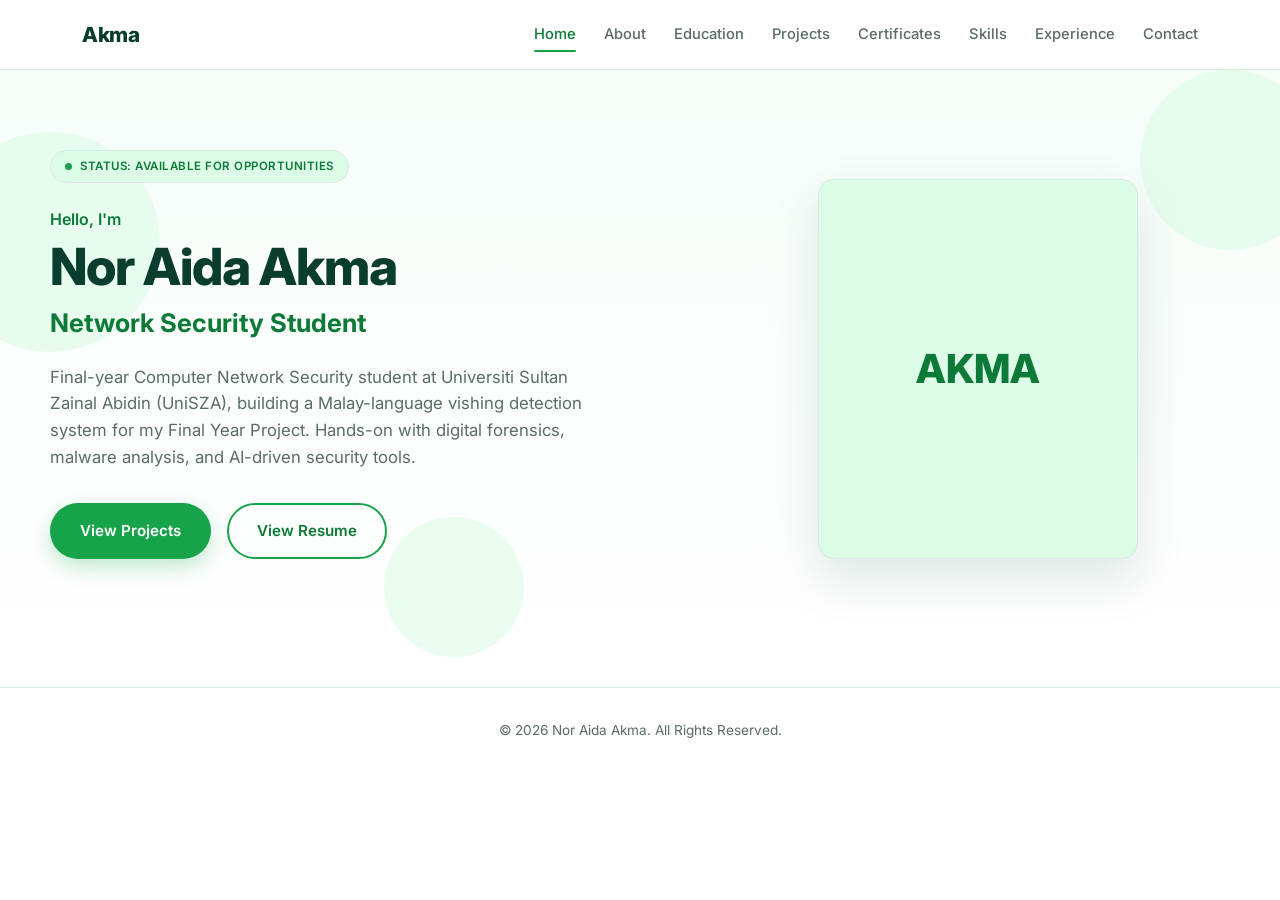
==== index.html @ 591cdba0 "Add files via upload" ====
<!DOCTYPE html>
<html lang="en">
<head>
<meta charset="UTF-8">
<meta name="viewport" content="width=device-width, initial-scale=1.0">
<title>Akma — Network Security Student</title>
<link rel="preconnect" href="https://fonts.googleapis.com">
<link rel="preconnect" href="https://fonts.gstatic.com" crossorigin>
<link href="https://fonts.googleapis.com/css2?family=Inter:wght@400;500;600;700&display=swap" rel="stylesheet">
<link rel="stylesheet" href="style.css">
</head>
<body>

<!-- ===== NAVBAR ===== -->
<header class="navbar" id="navbar">
  <div class="nav-inner">
    <a href="index.html" class="logo">Akma</a>
    <button class="nav-toggle" id="navToggle" aria-label="Toggle navigation">
      <span></span><span></span><span></span>
    </button>
    <nav class="nav-links" id="navLinks">
      <a href="index.html" class="active">Home</a>
      <a href="about.html">About</a>
      <a href="education.html">Education</a>
      <a href="projects.html">Projects</a>
      <a href="certificates.html">Certificates</a>
      <a href="skills.html">Skills</a>
      <a href="experience.html">Experience</a>
      <a href="contact.html">Contact</a>
    </nav>
  </div>
</header>

<!-- ===== HERO ===== -->
<section class="hero">
  <div class="hero-grid">
    <div class="hero-text">
      <div class="status-badge">
        <span class="dot-blink"></span> STATUS: AVAILABLE FOR OPPORTUNITIES
      </div>
      <p class="eyebrow">Hello, I'm</p>
      <h1>Nor Aida Akma</h1>
      <h2 class="role">Network Security Student</h2>
      <p class="hero-desc">
        Final-year Computer Network Security student at Universiti Sultan Zainal Abidin (UniSZA),
        building a Malay-language vishing detection system for my Final Year Project.
        Hands-on with digital forensics, malware analysis, and AI-driven security tools.
      </p>
      <div class="hero-cta">
        <a href="projects.html" class="btn btn-primary">View Projects</a>
        <a href="assets/resume.pdf" class="btn btn-outline" target="_blank">View Resume</a>
      </div>
    </div>
    <div class="hero-visual">
      <div class="photo-frame">
        <img src="assets/images/profile.jpg" alt="Akma profile photo" onerror="this.style.display='none'; this.nextElementSibling.style.display='flex'">
        <div class="photo-placeholder">AKMA</div>
      </div>
    </div>
  </div>
  <div class="hero-bg-shapes" aria-hidden="true">
    <div class="shape shape-1"></div>
    <div class="shape shape-2"></div>
    <div class="shape shape-3"></div>
  </div>
</section>

<footer class="footer">
  <p>&copy; 2026 Nor Aida Akma. All Rights Reserved.</p>
</footer>

<script src="script.js"></script>
</body>
</html>
---- style.css ----
/* ============================
   DESIGN TOKENS
   ============================ */
:root {
  --color-bg: #FFFFFF;
  --color-bg-alt: #F0FBF5;
  --color-ink: #0B3D2E;
  --color-text: #1F2937;
  --color-text-light: #5B6B66;
  --color-accent: #16A34A;
  --color-accent-dark: #0E7A38;
  --color-accent-soft: #DCFCE7;
  --color-border: #D7ECE1;

  --font-display: 'Inter', sans-serif;
  --font-body: 'Inter', sans-serif;

  --radius: 16px;
  --radius-sm: 10px;
  --max-width: 1180px;

  --transition: 0.25s ease;
}

* { margin: 0; padding: 0; box-sizing: border-box; }

html { scroll-behavior: smooth; }

body {
  font-family: var(--font-body);
  color: var(--color-text);
  background: var(--color-bg);
  line-height: 1.6;
  -webkit-font-smoothing: antialiased;
}

a { text-decoration: none; color: inherit; }
ul { list-style: none; }
img { max-width: 100%; display: block; }

:focus-visible {
  outline: 2px solid var(--color-accent);
  outline-offset: 3px;
}

@media (prefers-reduced-motion: reduce) {
  *, *::before, *::after {
    animation-duration: 0.01ms !important;
    animation-iteration-count: 1 !important;
    transition-duration: 0.01ms !important;
    scroll-behavior: auto !important;
  }
}

/* ============================
   NAVBAR
   ============================ */
.navbar {
  position: sticky;
  top: 0;
  z-index: 100;
  background: rgba(255, 255, 255, 0.92);
  backdrop-filter: blur(10px);
  border-bottom: 1px solid var(--color-border);
}

.nav-inner {
  max-width: var(--max-width);
  margin: 0 auto;
  display: flex;
  align-items: center;
  justify-content: space-between;
  padding: 18px 32px;
}

.logo {
  font-family: var(--font-display);
  font-weight: 800;
  font-size: 1.3rem;
  color: var(--color-ink);
  letter-spacing: -0.5px;
}
.logo .dot { color: var(--color-accent); }

.nav-links {
  display: flex;
  gap: 28px;
  align-items: center;
}

.nav-links a {
  font-size: 0.92rem;
  font-weight: 500;
  color: var(--color-text-light);
  transition: color var(--transition);
  position: relative;
  padding: 4px 0;
}

.nav-links a:hover,
.nav-links a.active {
  color: var(--color-accent-dark);
}

.nav-links a.active::after {
  content: '';
  position: absolute;
  bottom: -2px;
  left: 0;
  right: 0;
  height: 2px;
  background: var(--color-accent);
  border-radius: 2px;
}

.nav-toggle {
  display: none;
  flex-direction: column;
  gap: 5px;
  background: none;
  border: none;
  cursor: pointer;
  padding: 8px;
}
.nav-toggle span {
  width: 22px;
  height: 2px;
  background: var(--color-ink);
  border-radius: 2px;
}

/* ============================
   HERO
   ============================ */
.hero {
  position: relative;
  overflow: hidden;
  padding: 80px 32px 100px;
  background: linear-gradient(180deg, #F6FDF9 0%, #FFFFFF 100%);
}

.hero-grid {
  max-width: var(--max-width);
  margin: 0 auto;
  display: grid;
  grid-template-columns: 1.1fr 0.9fr;
  gap: 60px;
  align-items: center;
  position: relative;
  z-index: 2;
}

.status-badge {
  display: inline-flex;
  align-items: center;
  gap: 8px;
  font-family: var(--font-display);
  font-size: 0.72rem;
  font-weight: 600;
  letter-spacing: 0.5px;
  color: var(--color-accent-dark);
  background: var(--color-accent-soft);
  border: 1px solid var(--color-border);
  padding: 6px 14px;
  border-radius: 100px;
  margin-bottom: 24px;
}

.dot-blink {
  width: 7px;
  height: 7px;
  border-radius: 50%;
  background: var(--color-accent);
  animation: blink 1.6s infinite;
}

@keyframes blink {
  0%, 100% { opacity: 1; }
  50% { opacity: 0.3; }
}

.eyebrow {
  font-family: var(--font-display);
  color: var(--color-accent-dark);
  font-weight: 600;
  font-size: 1rem;
  margin-bottom: 6px;
}

.hero-text h1 {
  font-family: var(--font-display);
  font-size: clamp(2.2rem, 4.2vw, 3.2rem);
  font-weight: 800;
  color: var(--color-ink);
  letter-spacing: -1px;
  line-height: 1.1;
}

.cursor {
  color: var(--color-accent);
  animation: blink 1s infinite;
}

.role {
  font-size: clamp(1.2rem, 2.5vw, 1.6rem);
  font-weight: 700;
  color: var(--color-accent-dark);
  margin: 8px 0 20px;
}

.hero-desc {
  max-width: 540px;
  color: var(--color-text-light);
  font-size: 1.05rem;
  margin-bottom: 32px;
}

.hero-cta {
  display: flex;
  gap: 16px;
  margin-bottom: 28px;
}

.btn {
  display: inline-flex;
  align-items: center;
  justify-content: center;
  padding: 14px 28px;
  border-radius: 100px;
  font-weight: 600;
  font-size: 0.95rem;
  transition: all var(--transition);
  cursor: pointer;
  border: 2px solid transparent;
}

.btn-primary {
  background: var(--color-accent);
  color: #fff;
  box-shadow: 0 8px 20px rgba(22, 163, 74, 0.25);
}
.btn-primary:hover {
  background: var(--color-accent-dark);
  transform: translateY(-2px);
}

.btn-outline {
  border-color: var(--color-accent);
  color: var(--color-accent-dark);
  background: transparent;
}
.btn-outline:hover {
  background: var(--color-accent-soft);
  transform: translateY(-2px);
}

.hero-meta {
  font-family: var(--font-display);
  font-size: 0.85rem;
  color: var(--color-text-light);
}
.hero-meta code {
  background: var(--color-accent-soft);
  padding: 3px 8px;
  border-radius: 6px;
  color: var(--color-accent-dark);
}
.hero-meta .arrow { color: var(--color-accent); margin: 0 4px; }

.hero-visual {
  position: relative;
  display: flex;
  justify-content: center;
}

.photo-frame {
  position: relative;
  width: 320px;
  height: 380px;
  background: var(--color-accent-soft);
  border-radius: var(--radius);
  border: 1px solid var(--color-border);
  overflow: hidden;
  box-shadow: 0 20px 50px rgba(11, 61, 46, 0.12);
}

.photo-frame img {
  width: 100%;
  height: 100%;
  object-fit: cover;
}

.photo-placeholder {
  display: none;
  width: 100%;
  height: 100%;
  align-items: center;
  justify-content: center;
  font-family: var(--font-display);
  font-size: 2.5rem;
  font-weight: 800;
  color: var(--color-accent-dark);
}

.frame-tag {
  position: absolute;
  bottom: 12px;
  left: 12px;
  background: rgba(11, 61, 46, 0.85);
  color: #fff;
  font-family: var(--font-display);
  font-size: 0.7rem;
  padding: 5px 10px;
  border-radius: 6px;
}

.scan-line {
  position: absolute;
  top: 0;
  left: 50%;
  width: 320px;
  height: 2px;
  background: linear-gradient(90deg, transparent, var(--color-accent), transparent);
  transform: translateX(-50%);
  animation: scan 3.5s linear infinite;
  opacity: 0.7;
}

@keyframes scan {
  0% { top: 0; }
  100% { top: 380px; }
}

.hero-bg-shapes {
  position: absolute;
  inset: 0;
  z-index: 1;
  pointer-events: none;
}
.shape {
  position: absolute;
  border-radius: 50%;
  background: var(--color-accent-soft);
  opacity: 0.6;
}
.shape-1 { width: 220px; height: 220px; top: 10%; left: -60px; }
.shape-2 { width: 140px; height: 140px; bottom: 5%; left: 30%; }
.shape-3 { width: 180px; height: 180px; top: 0; right: -40px; }

/* ============================
   PAGE HERO (non-home pages)
   ============================ */
.page-hero {
  padding: 64px 32px 40px;
  background: linear-gradient(180deg, #F6FDF9 0%, #FFFFFF 100%);
  border-bottom: 1px solid var(--color-border);
}
.page-title {
  font-size: clamp(1.9rem, 4vw, 2.8rem);
  font-weight: 800;
  color: var(--color-ink);
  letter-spacing: -0.5px;
  font-family: var(--font-display);
}

/* ============================
   HOME PREVIEW STRIP
   ============================ */
.preview-grid {
  display: grid;
  grid-template-columns: repeat(4, 1fr);
  gap: 20px;
}
.preview-card {
  background: #fff;
  border: 1px solid var(--color-border);
  border-radius: var(--radius);
  padding: 24px;
  transition: all var(--transition);
  display: block;
}
.preview-card:hover {
  border-color: var(--color-accent);
  transform: translateY(-4px);
  box-shadow: 0 14px 32px rgba(11, 61, 46, 0.08);
}
.preview-num {
  font-family: var(--font-display);
  font-size: 0.78rem;
  font-weight: 700;
  color: var(--color-accent);
}
.preview-card h3 {
  font-size: 1.15rem;
  color: var(--color-ink);
  margin: 8px 0 6px;
}
.preview-card p {
  font-size: 0.88rem;
  color: var(--color-text-light);
}

/* ============================
   SECTIONS — SHARED
   ============================ */
.section {
  padding: 100px 32px;
}
.section-alt {
  background: var(--color-bg-alt);
}
.section-inner {
  max-width: var(--max-width);
  margin: 0 auto;
}

.section-eyebrow {
  font-family: var(--font-display);
  color: var(--color-accent);
  font-weight: 600;
  font-size: 0.85rem;
  margin-bottom: 10px;
}

.section-title {
  font-size: clamp(1.8rem, 3vw, 2.4rem);
  font-weight: 700;
  color: var(--color-ink);
  margin-bottom: 48px;
  letter-spacing: -0.5px;
}

/* ============================
   ABOUT
   ============================ */
.about-grid {
  display: grid;
  grid-template-columns: 1.3fr 1fr;
  gap: 48px;
  align-items: start;
}
.about-text p {
  color: var(--color-text-light);
  margin-bottom: 18px;
  font-size: 1.02rem;
}

.about-card {
  background: #fff;
  border: 1px solid var(--color-border);
  border-radius: var(--radius);
  padding: 28px;
  box-shadow: 0 10px 30px rgba(11, 61, 46, 0.06);
}
.about-card h3 {
  font-family: var(--font-display);
  font-size: 1rem;
  color: var(--color-ink);
  margin-bottom: 18px;
}
.fact-list li {
  display: flex;
  flex-direction: column;
  gap: 2px;
  padding: 10px 0;
  border-bottom: 1px solid var(--color-border);
}
.fact-list li:last-child { border-bottom: none; }
.fact-list span {
  font-size: 0.78rem;
  color: var(--color-text-light);
  text-transform: uppercase;
  letter-spacing: 0.5px;
}
.fact-list strong {
  font-size: 0.95rem;
  color: var(--color-ink);
}

/* ============================
   TIMELINE (Education & Experience)
   ============================ */
.timeline {
  position: relative;
  padding-left: 32px;
  border-left: 2px solid var(--color-border);
}
.timeline-item {
  position: relative;
  margin-bottom: 40px;
}
.timeline-item:last-child { margin-bottom: 0; }
.timeline-marker {
  position: absolute;
  left: -41px;
  top: 4px;
  width: 16px;
  height: 16px;
  border-radius: 50%;
  background: var(--color-accent);
  border: 3px solid #fff;
  box-shadow: 0 0 0 2px var(--color-accent);
}
.timeline-date {
  font-family: var(--font-display);
  font-size: 0.78rem;
  color: var(--color-accent-dark);
  font-weight: 600;
}
.timeline-content h3 {
  font-size: 1.15rem;
  color: var(--color-ink);
  margin: 6px 0 4px;
}
.timeline-content p {
  color: var(--color-text-light);
  font-size: 0.95rem;
}
.timeline-detail {
  margin-top: 8px;
  max-width: 640px;
}

/* ============================
   PROJECTS
   ============================ */
.project-grid {
  display: grid;
  grid-template-columns: repeat(2, 1fr);
  gap: 24px;
}

.project-card {
  background: #fff;
  border: 1px solid var(--color-border);
  border-radius: var(--radius);
  padding: 28px;
  transition: transform var(--transition), box-shadow var(--transition);
}
.project-card:hover {
  transform: translateY(-4px);
  box-shadow: 0 16px 36px rgba(11, 61, 46, 0.1);
}

.project-card.featured {
  grid-column: 1 / -1;
  background: linear-gradient(135deg, var(--color-accent-soft) 0%, #fff 100%);
  border-color: var(--color-accent);
}

.project-tag {
  display: inline-block;
  font-family: var(--font-display);
  font-size: 0.7rem;
  font-weight: 700;
  letter-spacing: 0.5px;
  color: var(--color-accent-dark);
  background: var(--color-accent-soft);
  padding: 4px 12px;
  border-radius: 100px;
  margin-bottom: 14px;
  text-transform: uppercase;
}

.project-card h3 {
  font-size: 1.25rem;
  color: var(--color-ink);
  margin-bottom: 4px;
}

.project-domain {
  font-family: var(--font-display);
  font-size: 0.78rem;
  color: var(--color-text-light);
  margin-bottom: 14px;
}

.project-card p:not(.project-domain) {
  color: var(--color-text-light);
  font-size: 0.95rem;
  margin-bottom: 16px;
}

.project-stats {
  display: flex;
  gap: 24px;
  margin-bottom: 16px;
  flex-wrap: wrap;
}
.project-stats li {
  font-size: 0.85rem;
  color: var(--color-text-light);
}
.project-stats strong {
  display: block;
  font-family: var(--font-display);
  font-size: 1.1rem;
  color: var(--color-accent-dark);
}

.project-tools {
  display: flex;
  flex-wrap: wrap;
  gap: 8px;
}
.project-tools span {
  font-size: 0.75rem;
  font-weight: 600;
  color: var(--color-accent-dark);
  background: var(--color-accent-soft);
  padding: 5px 11px;
  border-radius: 8px;
}

/* ============================
   CERTIFICATES
   ============================ */
.cert-grid {
  display: grid;
  grid-template-columns: repeat(3, 1fr);
  gap: 24px;
}
.cert-card {
  background: #fff;
  border: 1px dashed var(--color-accent);
  border-radius: var(--radius);
  padding: 32px 24px;
  text-align: center;
}
.cert-icon { font-size: 2rem; margin-bottom: 12px; }
.cert-card h3 {
  font-size: 1rem;
  color: var(--color-ink);
  margin-bottom: 6px;
}
.cert-card p {
  font-size: 0.85rem;
  color: var(--color-text-light);
}
.cert-note {
  margin-top: 24px;
  font-family: var(--font-display);
  font-size: 0.8rem;
  color: var(--color-text-light);
}

/* ============================
   SKILLS
   ============================ */
.skills-grid {
  display: grid;
  grid-template-columns: repeat(2, 1fr);
  gap: 28px;
}
.skill-category {
  background: #fff;
  border: 1px solid var(--color-border);
  border-radius: var(--radius);
  padding: 24px;
}
.skill-category h3 {
  font-family: var(--font-display);
  font-size: 0.95rem;
  color: var(--color-ink);
  margin-bottom: 14px;
}
.skill-tags {
  display: flex;
  flex-wrap: wrap;
  gap: 10px;
}
.skill-tags span {
  background: var(--color-accent-soft);
  color: var(--color-accent-dark);
  font-size: 0.85rem;
  font-weight: 600;
  padding: 7px 14px;
  border-radius: 100px;
}

/* ============================
   CONTACT
   ============================ */
.contact-section {
  text-align: center;
}
.contact-section .section-eyebrow,
.contact-section .section-title { text-align: center; }
.contact-desc {
  color: var(--color-text-light);
  max-width: 520px;
  margin: 0 auto 40px;
}
.contact-grid {
  display: grid;
  grid-template-columns: repeat(3, 1fr);
  gap: 20px;
}
.contact-card {
  background: #fff;
  border: 1px solid var(--color-border);
  border-radius: var(--radius);
  padding: 28px;
  transition: all var(--transition);
}
.contact-card:hover {
  border-color: var(--color-accent);
  transform: translateY(-4px);
  box-shadow: 0 12px 30px rgba(11, 61, 46, 0.08);
}
.contact-label {
  display: block;
  font-family: var(--font-display);
  font-size: 0.75rem;
  color: var(--color-accent);
  text-transform: uppercase;
  margin-bottom: 8px;
}
.contact-value {
  font-weight: 600;
  color: var(--color-ink);
  font-size: 0.95rem;
  word-break: break-word;
}

/* ============================
   FOOTER
   ============================ */
.footer {
  text-align: center;
  padding: 32px;
  font-size: 0.85rem;
  color: var(--color-text-light);
  border-top: 1px solid var(--color-border);
}

/* ============================
   RESPONSIVE
   ============================ */
@media (max-width: 900px) {
  .hero-grid { grid-template-columns: 1fr; }
  .hero-visual { order: -1; margin-bottom: 20px; }
  .about-grid { grid-template-columns: 1fr; }
  .project-grid { grid-template-columns: 1fr; }
  .skills-grid { grid-template-columns: 1fr; }
  .cert-grid { grid-template-columns: 1fr; }
  .contact-grid { grid-template-columns: 1fr; }
  .preview-grid { grid-template-columns: repeat(2, 1fr); }
}

@media (max-width: 768px) {
  .nav-toggle { display: flex; }
  .nav-links {
    position: absolute;
    top: 100%;
    left: 0;
    right: 0;
    background: #fff;
    flex-direction: column;
    align-items: flex-start;
    padding: 20px 32px;
    gap: 16px;
    border-bottom: 1px solid var(--color-border);
    display: none;
  }
  .nav-links.open { display: flex; }
  .hero { padding: 50px 20px 70px; }
  .section { padding: 64px 20px; }
  .photo-frame { width: 260px; height: 310px; }
  .preview-grid { grid-template-columns: 1fr; }
  .page-hero { padding: 44px 20px 28px; }
}
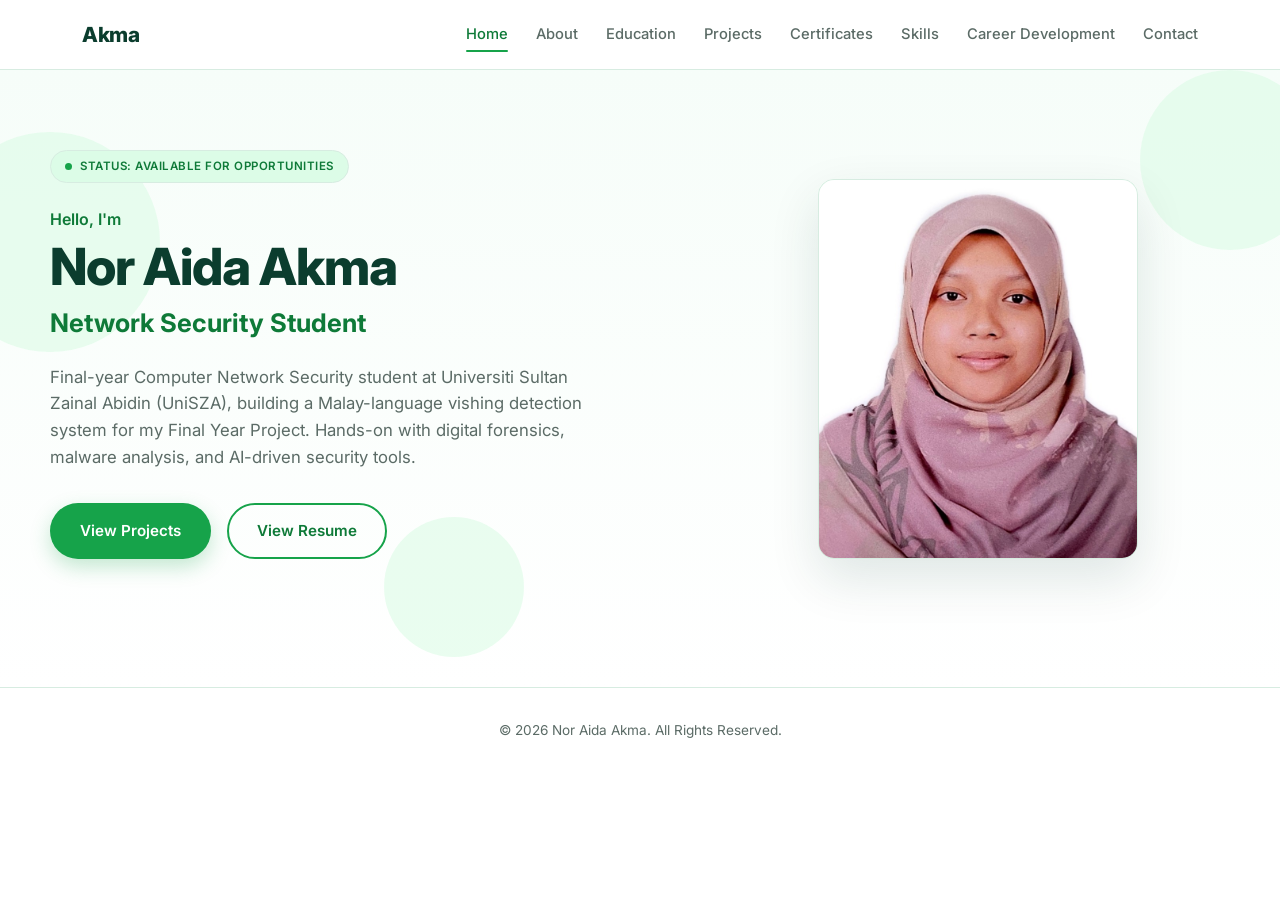
==== commit 388a0d60: "Update index.html" ====
--- a/index.html
+++ b/index.html
@@ -25,7 +25,7 @@
       <a href="projects.html">Projects</a>
       <a href="certificates.html">Certificates</a>
       <a href="skills.html">Skills</a>
-      <a href="experience.html">Experience</a>
+      <a href="experience.html">Career Development</a>
       <a href="contact.html">Contact</a>
     </nav>
   </div>
--- a/style.css
+++ b/style.css
@@ -521,6 +521,29 @@
   max-width: 640px;
 }
 
+.timeline-cgpa {
+  margin-top: 10px;
+  font-weight: 600;
+  color: var(--color-accent-dark);
+  font-size: 0.92rem;
+}
+
+.edu-header {
+  display: flex;
+  align-items: center;
+  gap: 14px;
+}
+.edu-logo {
+  width: 200px;
+  height: 200px;
+  object-fit: contain;
+  flex-shrink: 0;
+  border-radius: 16px;
+  background: #fff;
+  border: 1px solid var(--color-border);
+  padding: 16px;
+}
+
 /* ============================
    PROJECTS
    ============================ */
@@ -531,6 +554,7 @@
 }
 
 .project-card {
+  position: relative;
   background: #fff;
   border: 1px solid var(--color-border);
   border-radius: var(--radius);
@@ -612,6 +636,28 @@
   border-radius: 8px;
 }
 
+.pdf-icon {
+  position: absolute;
+  top: 20px;
+  right: 20px;
+  width: 34px;
+  height: 34px;
+  display: flex;
+  align-items: center;
+  justify-content: center;
+  font-size: 1.1rem;
+  background: var(--color-accent-soft);
+  border: 1px solid var(--color-border);
+  border-radius: 8px;
+  transition: all var(--transition);
+  text-decoration: none;
+}
+.pdf-icon:hover {
+  background: var(--color-accent);
+  transform: translateY(-2px);
+  box-shadow: 0 6px 14px rgba(22, 163, 74, 0.25);
+}
+
 /* ============================
    CERTIFICATES
    ============================ */
@@ -622,10 +668,17 @@
 }
 .cert-card {
   background: #fff;
-  border: 1px dashed var(--color-accent);
+  border: 1px solid var(--color-border);
   border-radius: var(--radius);
   padding: 32px 24px;
   text-align: center;
+  display: block;
+  transition: all var(--transition);
+}
+.cert-card-link:hover {
+  border-color: var(--color-accent);
+  transform: translateY(-4px);
+  box-shadow: 0 14px 32px rgba(11, 61, 46, 0.1);
 }
 .cert-icon { font-size: 2rem; margin-bottom: 12px; }
 .cert-card h3 {
@@ -636,6 +689,13 @@
 .cert-card p {
   font-size: 0.85rem;
   color: var(--color-text-light);
+  margin-bottom: 14px;
+}
+.cert-view {
+  display: inline-block;
+  font-size: 0.85rem;
+  font-weight: 600;
+  color: var(--color-accent-dark);
 }
 .cert-note {
   margin-top: 24px;
@@ -670,12 +730,20 @@
   gap: 10px;
 }
 .skill-tags span {
+  display: inline-flex;
+  align-items: center;
+  gap: 7px;
   background: var(--color-accent-soft);
   color: var(--color-accent-dark);
   font-size: 0.85rem;
   font-weight: 600;
   padding: 7px 14px;
   border-radius: 100px;
+}
+.skill-logo {
+  width: 16px;
+  height: 16px;
+  object-fit: contain;
 }
 
 /* ============================
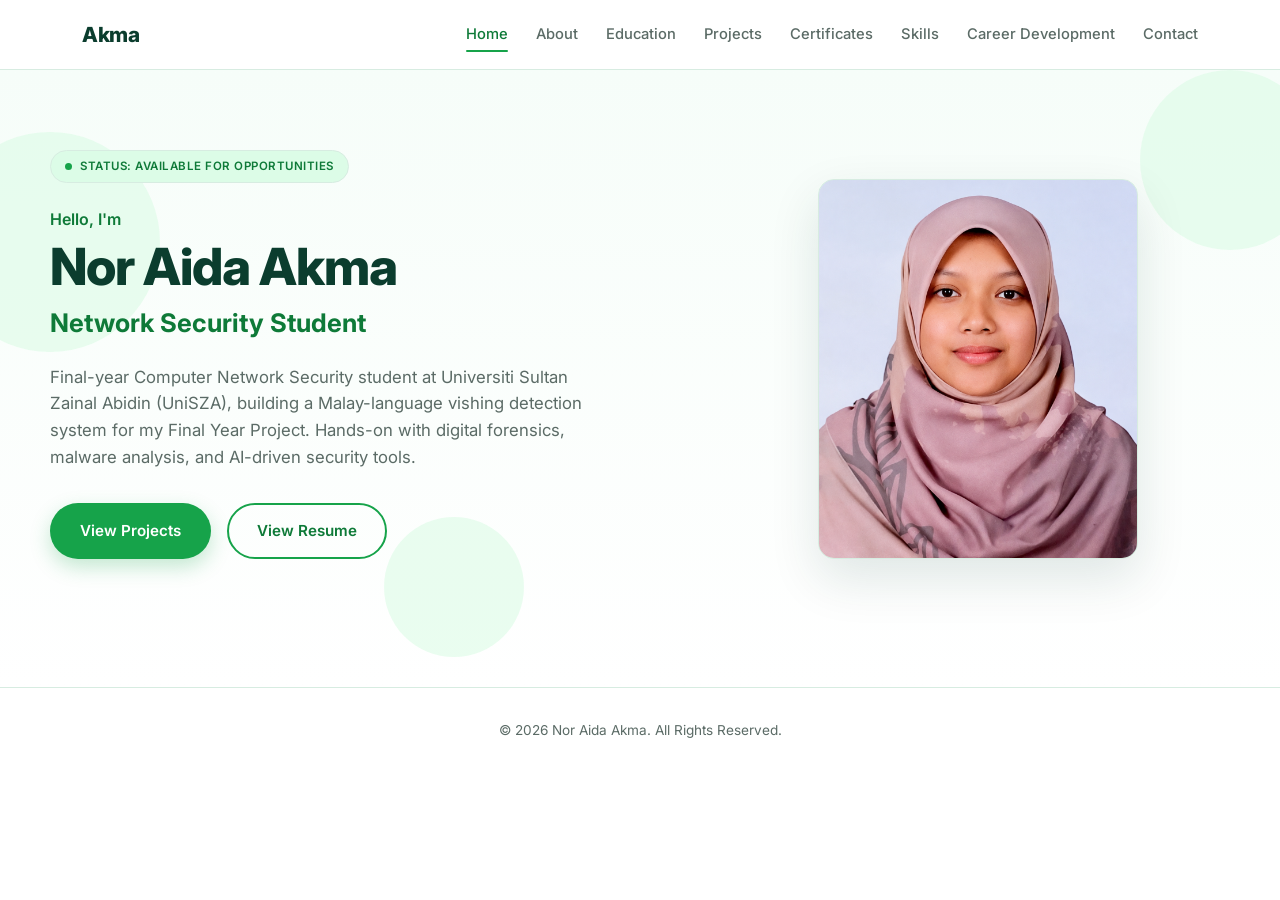
==== commit 029920e7: "Update index.html" ====
--- a/index.html
+++ b/index.html
@@ -25,7 +25,7 @@
       <a href="projects.html">Projects</a>
       <a href="certificates.html">Certificates</a>
       <a href="skills.html">Skills</a>
-      <a href="experience.html">Career Development</a>
+      <a href="career.html">Career Development</a>
       <a href="contact.html">Contact</a>
     </nav>
   </div>
@@ -53,7 +53,7 @@
     </div>
     <div class="hero-visual">
       <div class="photo-frame">
-        <img src="assets/images/profile.jpg" alt="Akma profile photo" onerror="this.style.display='none'; this.nextElementSibling.style.display='flex'">
+        <img src="assets/images/profile.png" alt="Akma profile photo" onerror="this.style.display='none'; this.nextElementSibling.style.display='flex'">
         <div class="photo-placeholder">AKMA</div>
       </div>
     </div>
--- a/style.css
+++ b/style.css
@@ -747,6 +747,82 @@
 }
 
 /* ============================
+   CAREER DEVELOPMENT
+   ============================ */
+.career-grid {
+  display: grid;
+  grid-template-columns: 1fr 1fr;
+  gap: 32px;
+}
+.career-block {
+  background: #fff;
+  border: 1px solid var(--color-border);
+  border-radius: var(--radius);
+  padding: 32px;
+}
+.career-label {
+  display: flex;
+  align-items: center;
+  gap: 12px;
+  margin-bottom: 28px;
+}
+.career-badge {
+  display: inline-block;
+  font-weight: 700;
+  font-size: 0.8rem;
+  letter-spacing: 0.5px;
+  text-transform: uppercase;
+  padding: 6px 16px;
+  border-radius: 100px;
+}
+.career-badge.short {
+  background: var(--color-accent-soft);
+  color: var(--color-accent-dark);
+  border: 1px solid var(--color-accent);
+}
+.career-badge.long {
+  background: var(--color-ink);
+  color: #fff;
+}
+.career-timeframe {
+  font-size: 0.85rem;
+  color: var(--color-text-light);
+  font-weight: 500;
+}
+.career-goals {
+  display: flex;
+  flex-direction: column;
+  gap: 24px;
+}
+.career-goal {
+  display: flex;
+  gap: 14px;
+  align-items: flex-start;
+}
+.goal-icon {
+  font-size: 1.4rem;
+  flex-shrink: 0;
+  width: 40px;
+  height: 40px;
+  display: flex;
+  align-items: center;
+  justify-content: center;
+  background: var(--color-bg-alt);
+  border-radius: 10px;
+}
+.career-goal h3 {
+  font-size: 0.98rem;
+  color: var(--color-ink);
+  margin-bottom: 4px;
+  font-weight: 600;
+}
+.career-goal p {
+  font-size: 0.88rem;
+  color: var(--color-text-light);
+  line-height: 1.6;
+}
+
+/* ============================
    CONTACT
    ============================ */
 .contact-section {
@@ -814,6 +890,7 @@
   .cert-grid { grid-template-columns: 1fr; }
   .contact-grid { grid-template-columns: 1fr; }
   .preview-grid { grid-template-columns: repeat(2, 1fr); }
+  .career-grid { grid-template-columns: 1fr; }
 }
 
 @media (max-width: 768px) {
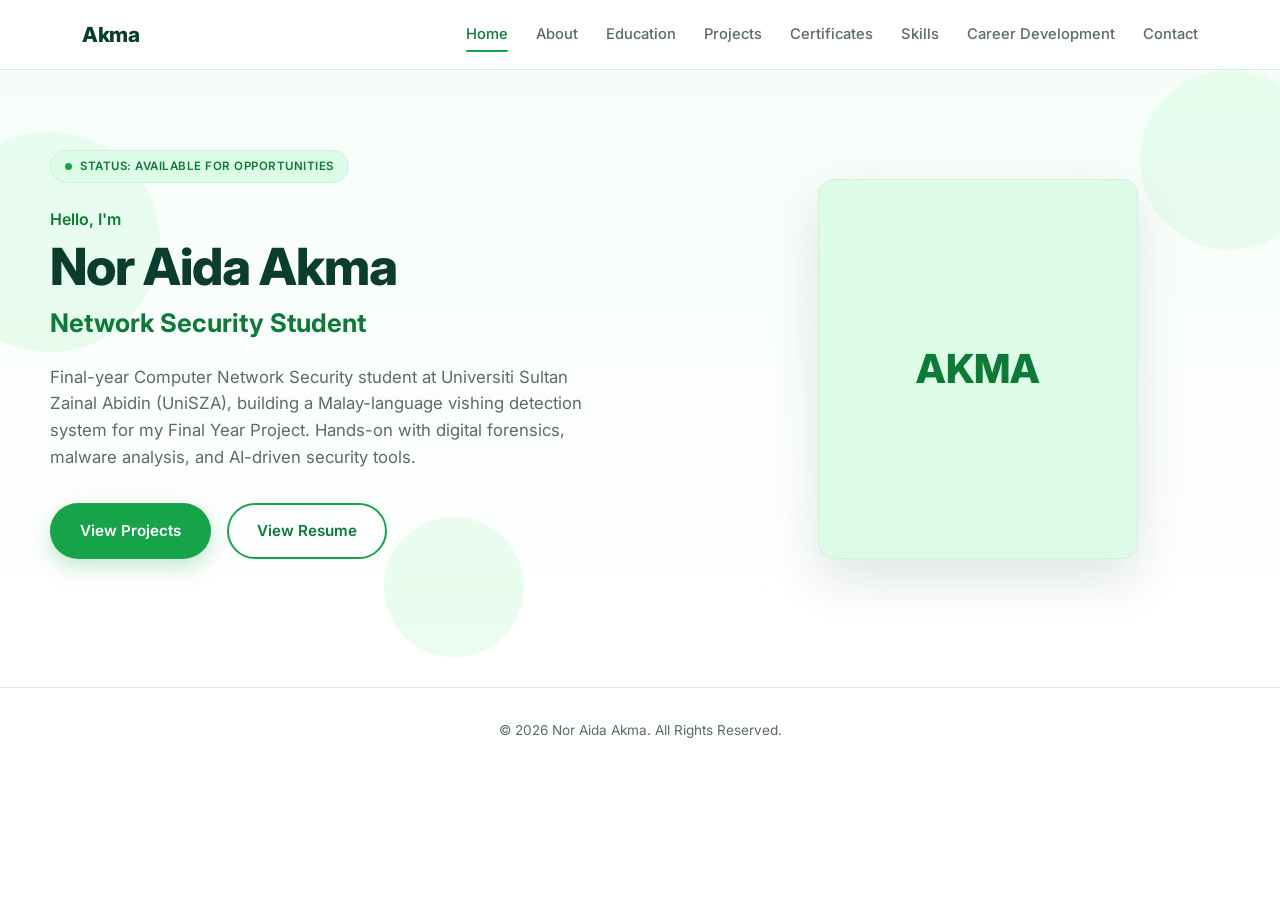
==== commit 89cae636: "Update index.html" ====
--- a/index.html
+++ b/index.html
@@ -53,7 +53,7 @@
     </div>
     <div class="hero-visual">
       <div class="photo-frame">
-        <img src="assets/images/profile.png" alt="Akma profile photo" onerror="this.style.display='none'; this.nextElementSibling.style.display='flex'">
+        <img src="assets/images/profile.jpg" alt="Akma profile photo" onerror="this.style.display='none'; this.nextElementSibling.style.display='flex'">
         <div class="photo-placeholder">AKMA</div>
       </div>
     </div>
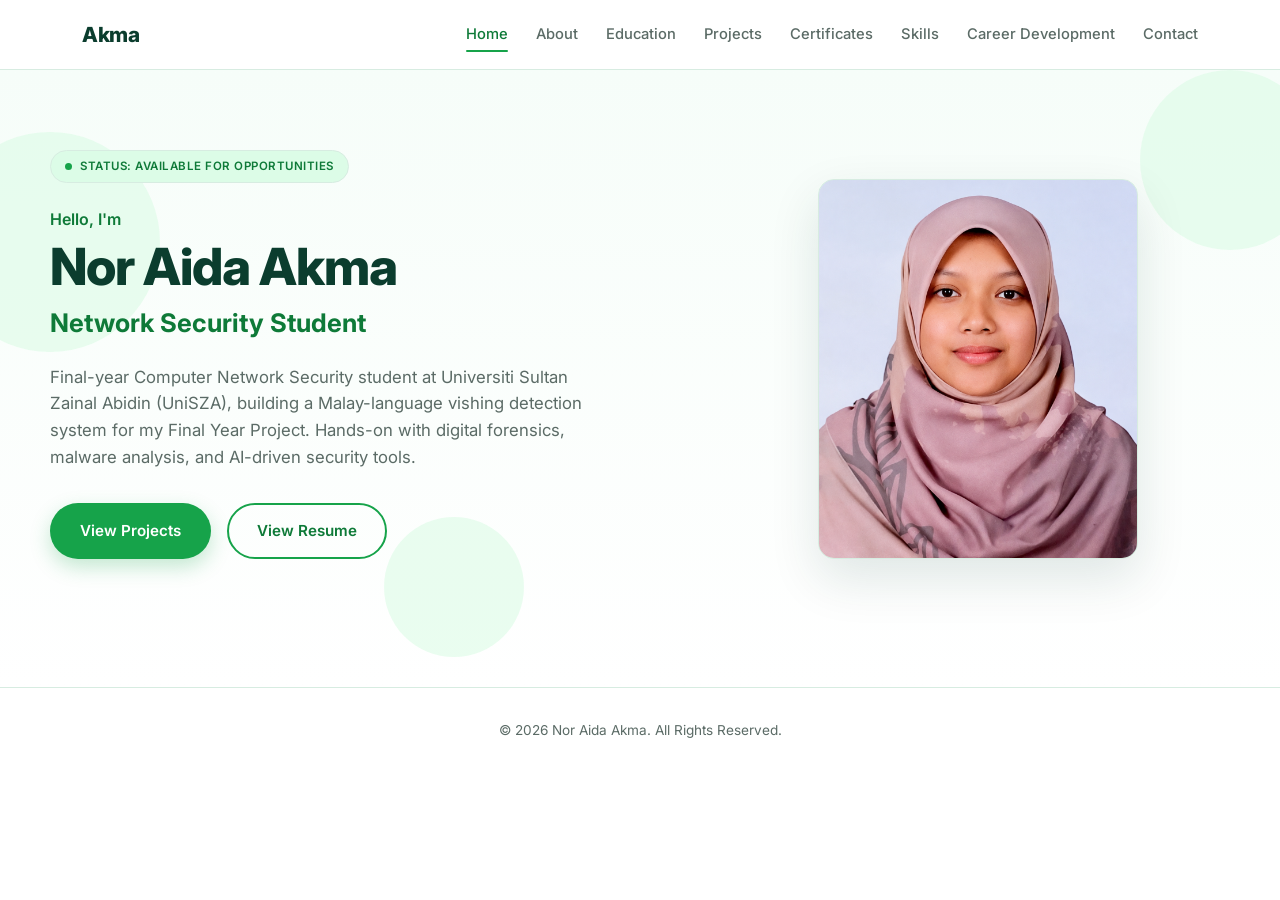
==== commit 1c118a17: "Update index.html" ====
--- a/index.html
+++ b/index.html
@@ -53,7 +53,7 @@
     </div>
     <div class="hero-visual">
       <div class="photo-frame">
-        <img src="assets/images/profile.jpg" alt="Akma profile photo" onerror="this.style.display='none'; this.nextElementSibling.style.display='flex'">
+        <img src="assets/images/profile.png" alt="Akma profile photo" onerror="this.style.display='none'; this.nextElementSibling.style.display='flex'">
         <div class="photo-placeholder">AKMA</div>
       </div>
     </div>
